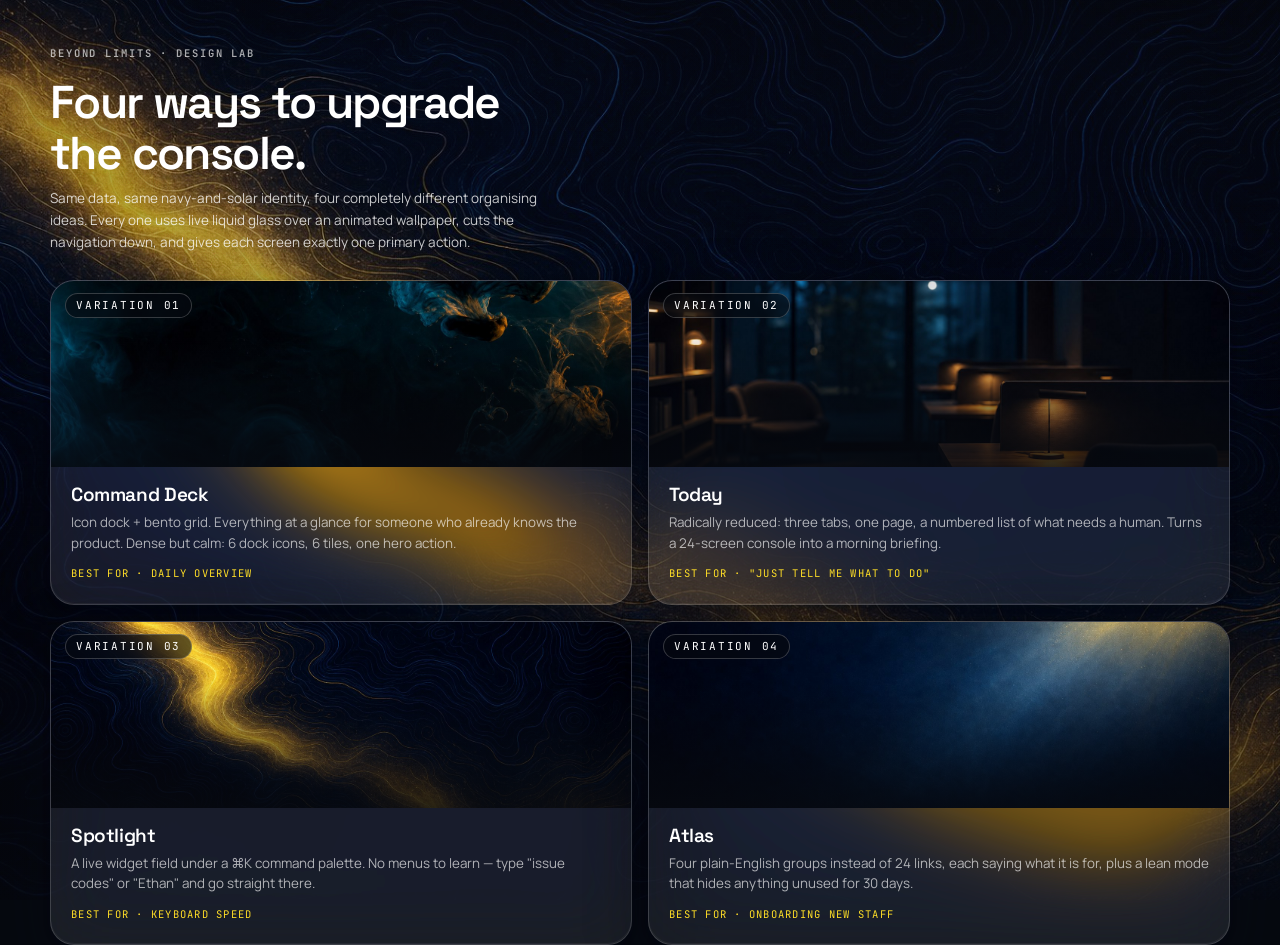
==== index.html @ 6117339a "Beyond Limits design lab: 4 UI variations" ====
<!DOCTYPE html><html lang="en"><head><meta charset="utf-8"><meta name="viewport" content="width=device-width,initial-scale=1">
<title>Beyond Limits — 4 UI variations</title><link rel="stylesheet" href="lab.css">
<style>
body{display:grid;place-items:center;min-height:100vh;padding:40px 20px}
.wrap{position:relative;z-index:10;width:min(1180px,94vw)}
h1{font-size:clamp(28px,3.6vw,46px);letter-spacing:-.035em;margin:14px 0 10px}
.cards{display:grid;grid-template-columns:repeat(2,1fr);gap:16px;margin-top:26px}
@media(max-width:820px){.cards{grid-template-columns:1fr}}
.card{display:block;padding:0;overflow:hidden;border-radius:24px;transition:transform .28s cubic-bezier(.2,.8,.25,1),box-shadow .28s}
.card:hover{transform:translateY(-5px)}
.card .shot{height:186px;background-size:cover;background-position:center;position:relative}
.card .shot::after{content:"";position:absolute;inset:0;background:linear-gradient(180deg,transparent 30%,rgba(6,9,15,.85))}
.card .meta{padding:18px 20px 20px}
.card h3{font-size:19px;margin-bottom:6px}
.card p{margin:0;font-size:13.4px;color:var(--ink-3);line-height:1.55}
.card .num{position:absolute;top:12px;left:14px;z-index:2;font-family:var(--f-m);font-size:11px;letter-spacing:.16em;background:rgba(6,9,15,.6);border:1px solid rgba(255,255,255,.2);border-radius:100px;padding:3px 10px;backdrop-filter:blur(8px)}
.tag{display:inline-block;margin-top:12px;font-family:var(--f-m);font-size:10.5px;letter-spacing:.12em;text-transform:uppercase;color:var(--solar)}
</style></head><body>
<div class="wall"><img src="walls/v4.jpg" alt=""><div class="scrim"></div><div class="grain"></div></div>
<div class="wrap">
  <span class="eyebrow">Beyond Limits · design lab</span>
  <h1>Four ways to upgrade<br>the console.</h1>
  <p class="tsm" style="color:rgba(255,255,255,.78);max-width:64ch;margin:0">Same data, same navy-and-solar identity, four completely different organising ideas. Every one uses live liquid glass over an animated wallpaper, cuts the navigation down, and gives each screen exactly one primary action.</p>
  <div class="cards">
    <a class="card glass lit" href="v1-command-deck.html">
      <div class="shot" style="background-image:url('walls/v2.jpg')"><span class="num">VARIATION 01</span></div>
      <div class="meta"><h3>Command Deck</h3>
        <p>Icon dock + bento grid. Everything at a glance for someone who already knows the product. Dense but calm: 6 dock icons, 6 tiles, one hero action.</p>
        <span class="tag">Best for · daily overview</span></div></a>
    <a class="card glass lit" href="v2-today.html">
      <div class="shot" style="background-image:url('walls/v3.jpg')"><span class="num">VARIATION 02</span></div>
      <div class="meta"><h3>Today</h3>
        <p>Radically reduced: three tabs, one page, a numbered list of what needs a human. Turns a 24-screen console into a morning briefing.</p>
        <span class="tag">Best for · "just tell me what to do"</span></div></a>
    <a class="card glass lit" href="v3-spotlight.html">
      <div class="shot" style="background-image:url('walls/v4.jpg')"><span class="num">VARIATION 03</span></div>
      <div class="meta"><h3>Spotlight</h3>
        <p>A live widget field under a ⌘K command palette. No menus to learn — type "issue codes" or "Ethan" and go straight there.</p>
        <span class="tag">Best for · keyboard speed</span></div></a>
    <a class="card glass lit" href="v4-atlas.html">
      <div class="shot" style="background-image:url('walls/v1.jpg')"><span class="num">VARIATION 04</span></div>
      <div class="meta"><h3>Atlas</h3>
        <p>Four plain-English groups instead of 24 links, each saying what it is for, plus a lean mode that hides anything unused for 30 days.</p>
        <span class="tag">Best for · onboarding new staff</span></div></a>
  </div>
</div>
</body></html>
---- lab.css ----
@import url('https://fonts.googleapis.com/css2?family=Space+Grotesk:wght@400..700&family=Manrope:wght@300..800&family=JetBrains+Mono:wght@400..700&display=swap');
:root{
  --navy:#183868; --navy-deep:#0B1A33; --solar:#FEDE27; --solar-deep:#E8B400;
  --teal:#0E8C8C; --violet:#6C4BD6; --green:#159A63; --amber:#DE8C00; --red:#D93A2B;
  --g-fill: rgba(255,255,255,.085); --g-fill-2: rgba(255,255,255,.055);
  --g-stroke: rgba(255,255,255,.16); --g-blur: 34px;
  --g-shadow: 0 2px 6px rgba(4,10,22,.28), 0 24px 60px rgba(4,10,22,.42);
  --g-inner: inset 0 1px 0 rgba(255,255,255,.22), inset 0 -1px 0 rgba(255,255,255,.05);
  --ink-1:#fff; --ink-2:rgba(255,255,255,.86); --ink-3:rgba(255,255,255,.66); --ink-4:rgba(255,255,255,.5);
  --f-d:'Space Grotesk',system-ui,sans-serif; --f-b:'Manrope',system-ui,sans-serif; --f-m:'JetBrains Mono',ui-monospace,monospace;
  --r-sm:10px; --r-md:16px; --r-lg:22px; --r-xl:30px;
}
*{box-sizing:border-box} html,body{height:100%}
body{margin:0;background:#06090F;color:var(--ink-1);font-family:var(--f-b);font-size:15px;line-height:1.55;-webkit-font-smoothing:antialiased;overflow-x:hidden}
h1,h2,h3,h4{font-family:var(--f-d);margin:0;font-weight:600;letter-spacing:-.02em;line-height:1.1}
a{color:inherit;text-decoration:none}
.mono{font-family:var(--f-m);font-variant-ligatures:none}
.tnum{font-variant-numeric:tabular-nums}
.eyebrow{font-family:var(--f-m);font-size:10.5px;letter-spacing:.18em;text-transform:uppercase;font-weight:600;color:var(--ink-3)}
.txs{font-size:12.5px;line-height:1.6}.tsm{font-size:13.5px;line-height:1.62}.muted{color:var(--ink-3)}.muted2{color:var(--ink-4)}
.row{display:flex;align-items:center;gap:12px}.spacer{margin-left:auto}
.wall{position:fixed;inset:0;z-index:0;overflow:hidden;pointer-events:none;background:#06090F}
.wall img,.wall video{position:absolute;inset:-4%;width:108%;height:108%;object-fit:cover;animation:drift 44s ease-in-out infinite alternate;will-change:transform}
@keyframes drift{from{transform:scale(1.03) translate3d(-1.2%,-1%,0)}to{transform:scale(1.09) translate3d(1.4%,1.2%,0)}}
.wall .scrim{position:absolute;inset:0;background:radial-gradient(120% 90% at 78% 8%,rgba(11,26,51,.10),transparent 60%),linear-gradient(180deg,rgba(6,9,15,.42) 0%,rgba(6,9,15,.24) 42%,rgba(6,9,15,.66) 100%)}
.wall .scrim.heavy{background:linear-gradient(180deg,rgba(5,10,20,.64) 0%,rgba(5,10,20,.44) 45%,rgba(5,8,16,.76) 100%),radial-gradient(80% 60% at 70% 30%,rgba(24,56,104,.3),transparent 65%)}
.wall .grain{position:absolute;inset:0;opacity:.32;mix-blend-mode:overlay;background-image:url("data:image/svg+xml,%3Csvg xmlns='http://www.w3.org/2000/svg' width='140' height='140'%3E%3Cfilter id='n'%3E%3CfeTurbulence type='fractalNoise' baseFrequency='.9' numOctaves='3'/%3E%3C/filter%3E%3Crect width='140' height='140' filter='url(%23n)' opacity='.5'/%3E%3C/svg%3E")}
.glass{position:relative;isolation:isolate;background:var(--g-fill);border:1px solid var(--g-stroke);border-radius:var(--r-lg);
  backdrop-filter:blur(var(--g-blur)) saturate(185%) brightness(1.06);-webkit-backdrop-filter:blur(var(--g-blur)) saturate(185%) brightness(1.06);box-shadow:var(--g-shadow)}
/* diagonal specular sheen + a soft inner rim: the two cues that make glass read as glass */
.glass > .sheen{position:absolute;inset:0;border-radius:inherit;pointer-events:none;z-index:-1;
  background:linear-gradient(135deg,rgba(255,255,255,.11) 0%,rgba(255,255,255,.03) 26%,transparent 52%,rgba(255,255,255,.035) 100%)}
.glass:not(.nosheen)::after{content:"";position:absolute;inset:0;border-radius:inherit;pointer-events:none;
  box-shadow:inset 0 0 0 1px rgba(255,255,255,.06),inset 0 14px 34px -22px rgba(255,255,255,.5)}
.glass::before{content:"";position:absolute;inset:0;border-radius:inherit;box-shadow:var(--g-inner);pointer-events:none}
.glass.soft{background:var(--g-fill-2)}.glass.deep{background:rgba(10,18,32,.42)}.glass.pad{padding:20px}
.glass.lit::after{content:"";position:absolute;left:12%;right:12%;top:-1px;height:1px;border-radius:2px;background:linear-gradient(90deg,transparent,rgba(255,255,255,.55),transparent);pointer-events:none}
.free{text-shadow:0 2px 16px rgba(0,0,0,.72)}
.btn{display:inline-flex;align-items:center;justify-content:center;gap:8px;font-family:var(--f-b);font-weight:650;font-size:13.5px;padding:10px 16px;border-radius:12px;cursor:pointer;transition:transform .18s cubic-bezier(.2,.8,.25,1),background .2s,box-shadow .2s;background:rgba(255,255,255,.10);color:#fff;border:1px solid rgba(255,255,255,.16);backdrop-filter:blur(12px)}
.btn:hover{background:rgba(255,255,255,.17);transform:translateY(-1px)}
.btn:active{transform:translateY(0) scale(.985)}
.btn-solar{background:var(--solar);color:#1A1400;border-color:transparent;box-shadow:0 6px 22px rgba(254,222,39,.28)}
.btn-solar:hover{background:#FFE84F;box-shadow:0 10px 30px rgba(254,222,39,.36)}
.btn-ghost{background:transparent;border-color:rgba(255,255,255,.20)}
.btn-sm{padding:7px 12px;font-size:12.5px;border-radius:10px}.btn-lg{padding:14px 24px;font-size:15px;border-radius:14px}
.ic{width:17px;height:17px;stroke:currentColor;fill:none;stroke-width:1.8;stroke-linecap:round;stroke-linejoin:round;flex:none}
.ic-sm{width:14px;height:14px}.ic-lg{width:22px;height:22px}
.chip{display:inline-flex;align-items:center;gap:6px;font-size:11.5px;font-weight:650;padding:4px 10px;border-radius:100px;background:rgba(255,255,255,.10);border:1px solid rgba(255,255,255,.15);color:var(--ink-2);white-space:nowrap}
.chip-solar{background:rgba(254,222,39,.16);border-color:rgba(254,222,39,.34);color:#FFE874}
.chip-green{background:rgba(21,154,99,.18);border-color:rgba(21,154,99,.36);color:#5FE0A8}
.chip-amber{background:rgba(222,140,0,.18);border-color:rgba(222,140,0,.36);color:#F5BB5C}
.chip-red{background:rgba(217,58,43,.18);border-color:rgba(217,58,43,.38);color:#FF9086}
.chip-teal{background:rgba(14,140,140,.18);border-color:rgba(14,140,140,.36);color:#63DCDC}
.chip-violet{background:rgba(108,75,214,.20);border-color:rgba(108,75,214,.4);color:#BBA8FF}
.dot{width:7px;height:7px;border-radius:50%;background:currentColor;flex:none}
.dot.live{animation:pulse 2.2s ease-in-out infinite}
@keyframes pulse{0%,100%{opacity:1}50%{opacity:.45}}
.mono-code{font-family:var(--f-m);font-size:12.5px;font-weight:600;padding:3px 9px;border-radius:8px;background:rgba(255,255,255,.09);border:1px solid rgba(255,255,255,.14);color:#CFE0FF}
.mono-code.none{background:rgba(222,140,0,.16);border-color:rgba(222,140,0,.36);color:#F5BB5C}
.big{font-family:var(--f-d);font-weight:600;font-size:40px;line-height:1;letter-spacing:-.03em}
.mid{font-family:var(--f-d);font-weight:600;font-size:26px;line-height:1.05;letter-spacing:-.02em}
.meter{height:6px;border-radius:100px;background:rgba(255,255,255,.13);overflow:hidden}
.meter > i{display:block;height:100%;border-radius:100px;background:linear-gradient(90deg,#7FA3CE,#fff);width:0;transition:width 1.5s cubic-bezier(.2,.85,.25,1)}
.meter.solar>i{background:linear-gradient(90deg,var(--solar-deep),var(--solar))}
.meter.green>i{background:linear-gradient(90deg,#0E7A4E,#3FD48F)}
.meter.amber>i{background:linear-gradient(90deg,#A56500,#F5BB5C)}
.meter.thick{height:9px}
.rise{opacity:0;transform:translateY(14px) scale(.985)}
.rise.in{opacity:1;transform:none;transition:opacity .62s cubic-bezier(.2,.8,.25,1),transform .62s cubic-bezier(.2,.8,.25,1)}
@media (prefers-reduced-motion:reduce){*{animation:none!important;transition-duration:.01ms!important}}

/* sheen element fallback for pages that inject it */
.sheen{position:absolute;inset:0;border-radius:inherit;pointer-events:none;z-index:-1;
  background:linear-gradient(135deg,rgba(255,255,255,.11) 0%,rgba(255,255,255,.03) 26%,transparent 52%,rgba(255,255,255,.035) 100%)}
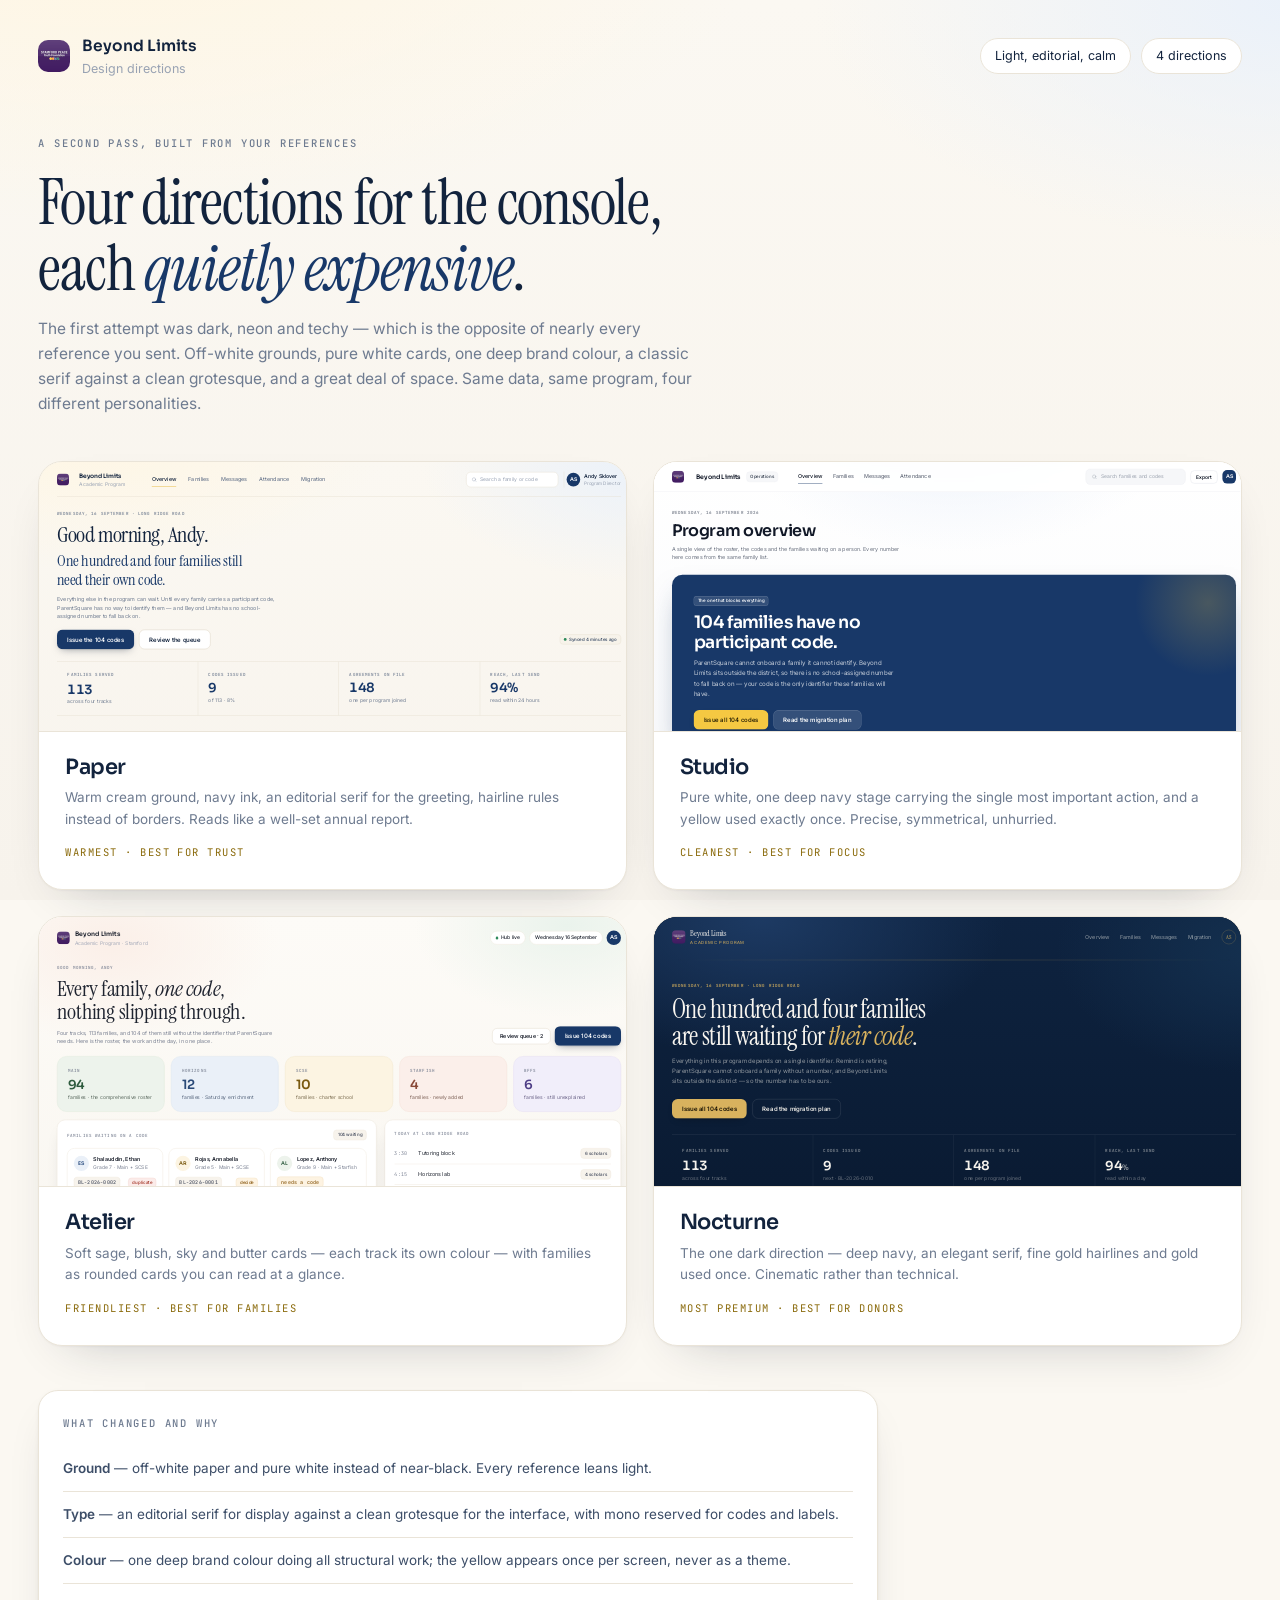
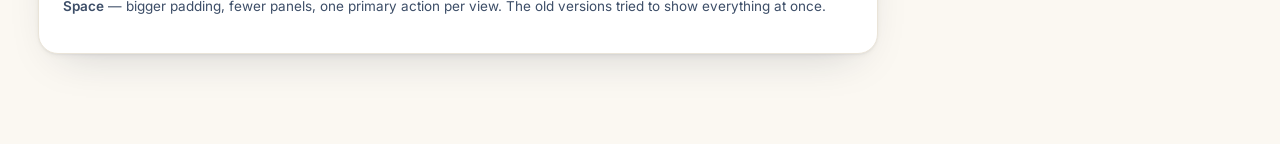
==== commit 5319eb53: "rebuild: four light editorial directions (Paper, Studio, Atelier, Nocturne) replacing the dark set" ====
--- a/index.html
+++ b/index.html
@@ -1,47 +1,70 @@
 <!DOCTYPE html><html lang="en"><head><meta charset="utf-8"><meta name="viewport" content="width=device-width,initial-scale=1">
-<title>Beyond Limits — 4 UI variations</title><link rel="stylesheet" href="lab.css">
+<title>Beyond Limits — four directions</title><link rel="stylesheet" href="dl.css">
 <style>
-body{display:grid;place-items:center;min-height:100vh;padding:40px 20px}
-.wrap{position:relative;z-index:10;width:min(1180px,94vw)}
-h1{font-size:clamp(28px,3.6vw,46px);letter-spacing:-.035em;margin:14px 0 10px}
-.cards{display:grid;grid-template-columns:repeat(2,1fr);gap:16px;margin-top:26px}
-@media(max-width:820px){.cards{grid-template-columns:1fr}}
-.card{display:block;padding:0;overflow:hidden;border-radius:24px;transition:transform .28s cubic-bezier(.2,.8,.25,1),box-shadow .28s}
-.card:hover{transform:translateY(-5px)}
-.card .shot{height:186px;background-size:cover;background-position:center;position:relative}
-.card .shot::after{content:"";position:absolute;inset:0;background:linear-gradient(180deg,transparent 30%,rgba(6,9,15,.85))}
-.card .meta{padding:18px 20px 20px}
-.card h3{font-size:19px;margin-bottom:6px}
-.card p{margin:0;font-size:13.4px;color:var(--ink-3);line-height:1.55}
-.card .num{position:absolute;top:12px;left:14px;z-index:2;font-family:var(--f-m);font-size:11px;letter-spacing:.16em;background:rgba(6,9,15,.6);border:1px solid rgba(255,255,255,.2);border-radius:100px;padding:3px 10px;backdrop-filter:blur(8px)}
-.tag{display:inline-block;margin-top:12px;font-family:var(--f-m);font-size:10.5px;letter-spacing:.12em;text-transform:uppercase;color:var(--solar)}
+:root{--bg:#FBF8F2;--card:#fff;--soft:#F6F3EC;--line:#EAE4D8;--line-2:#DCD4C4;--tint:#FBF8F2;
+  --ink:#12233D;--ink-2:#3D4E68;--ink-3:#6E7B90;--ink-4:#98A2B3;
+  --brand:#183868;--accent:#F0C63C;--accent-strong:#E0AE22;--accent-soft:#FDF6E1;--accent-line:#F0E2B4;--accent-ink:#2A2205;--accent-ink2:#8A6A0B}
+.hi{font-family:'Instrument Serif',serif;font-weight:400;font-size:clamp(36px,5vw,64px);line-height:1.03;letter-spacing:-.02em}
+.hi em{font-style:italic;color:var(--brand)}
+.grid{display:grid;grid-template-columns:1fr 1fr;gap:26px;margin-top:44px}
+@media(max-width:960px){.grid{grid-template-columns:1fr}}
+.tile{display:block;border-radius:24px;overflow:hidden;background:#fff;border:1px solid var(--line);
+  box-shadow:0 1px 2px rgba(20,32,54,.04),0 20px 50px -30px rgba(20,32,54,.3);transition:.3s cubic-bezier(.2,.8,.25,1)}
+.tile:hover{transform:translateY(-5px);box-shadow:0 3px 6px rgba(20,32,54,.05),0 40px 80px -34px rgba(20,32,54,.42)}
+.shot{position:relative;height:270px;overflow:hidden;border-bottom:1px solid var(--line);background:var(--soft)}
+.shot iframe{position:absolute;top:0;left:0;width:1500px;height:1100px;border:0;transform:scale(.4);transform-origin:0 0;pointer-events:none}
+.tile .meta{padding:24px 26px 26px}
+.tag{display:inline-block;margin-top:14px;font-family:'JetBrains Mono',monospace;font-size:10.5px;letter-spacing:.14em;text-transform:uppercase;color:var(--accent-ink2)}
+.pill{display:inline-flex;align-items:center;gap:7px;background:#fff;border:1px solid var(--line);border-radius:100px;padding:7px 14px;font-size:12.5px}
 </style></head><body>
-<div class="wall"><img src="walls/v4.jpg" alt=""><div class="scrim"></div><div class="grain"></div></div>
-<div class="wrap">
-  <span class="eyebrow">Beyond Limits · design lab</span>
-  <h1>Four ways to upgrade<br>the console.</h1>
-  <p class="tsm" style="color:rgba(255,255,255,.78);max-width:64ch;margin:0">Same data, same navy-and-solar identity, four completely different organising ideas. Every one uses live liquid glass over an animated wallpaper, cuts the navigation down, and gives each screen exactly one primary action.</p>
-  <div class="cards">
-    <a class="card glass lit" href="v1-command-deck.html">
-      <div class="shot" style="background-image:url('walls/v2.jpg')"><span class="num">VARIATION 01</span></div>
-      <div class="meta"><h3>Command Deck</h3>
-        <p>Icon dock + bento grid. Everything at a glance for someone who already knows the product. Dense but calm: 6 dock icons, 6 tiles, one hero action.</p>
-        <span class="tag">Best for · daily overview</span></div></a>
-    <a class="card glass lit" href="v2-today.html">
-      <div class="shot" style="background-image:url('walls/v3.jpg')"><span class="num">VARIATION 02</span></div>
-      <div class="meta"><h3>Today</h3>
-        <p>Radically reduced: three tabs, one page, a numbered list of what needs a human. Turns a 24-screen console into a morning briefing.</p>
-        <span class="tag">Best for · "just tell me what to do"</span></div></a>
-    <a class="card glass lit" href="v3-spotlight.html">
-      <div class="shot" style="background-image:url('walls/v4.jpg')"><span class="num">VARIATION 03</span></div>
-      <div class="meta"><h3>Spotlight</h3>
-        <p>A live widget field under a ⌘K command palette. No menus to learn — type "issue codes" or "Ethan" and go straight there.</p>
-        <span class="tag">Best for · keyboard speed</span></div></a>
-    <a class="card glass lit" href="v4-atlas.html">
-      <div class="shot" style="background-image:url('walls/v1.jpg')"><span class="num">VARIATION 04</span></div>
-      <div class="meta"><h3>Atlas</h3>
-        <p>Four plain-English groups instead of 24 links, each saying what it is for, plus a lean mode that hides anything unused for 30 days.</p>
-        <span class="tag">Best for · onboarding new staff</span></div></a>
+<div class="ground g-paper"></div>
+<div class="wrap" style="padding:34px 0 90px">
+  <header class="row">
+    <img src="brand/favicon.png" alt="" style="height:32px;width:32px;border-radius:10px" onerror="this.style.display='none'">
+    <div><div style="font-family:'Sora';font-weight:600;font-size:15.5px">Beyond Limits</div><div class="txs" style="color:var(--ink-4)">Design directions</div></div>
+    <div class="spacer row" style="gap:10px"><span class="pill">Light, editorial, calm</span><span class="pill">4 directions</span></div>
+  </header>
+  <section class="rise" style="margin-top:56px;max-width:830px">
+    <div class="eyebrow">A second pass, built from your references</div>
+    <h1 class="hi" style="margin:18px 0 16px">Four directions for the console,<br>each <em>quietly expensive</em>.</h1>
+    <p class="tsm" style="color:var(--ink-3);font-size:15.5px;max-width:66ch">The first attempt was dark, neon and techy — which is the opposite of nearly every reference you sent. Off-white grounds, pure white cards, one deep brand colour, a classic serif against a clean grotesque, and a great deal of space. Same data, same program, four different personalities.</p>
+  </section>
+  <div class="grid">
+    <a class="tile rise" href="v1-paper.html">
+      <div class="shot"><iframe src="v1-paper.html" loading="lazy" scrolling="no"></iframe></div>
+      <div class="meta"><h3 style="font-size:21px">Paper</h3>
+        <p class="tsm" style="color:var(--ink-3);margin-top:8px">Warm cream ground, navy ink, an editorial serif for the greeting, hairline rules instead of borders. Reads like a well-set annual report.</p>
+        <span class="tag">Warmest · best for trust</span></div></a>
+    <a class="tile rise" href="v2-studio.html">
+      <div class="shot"><iframe src="v2-studio.html" loading="lazy" scrolling="no"></iframe></div>
+      <div class="meta"><h3 style="font-size:21px">Studio</h3>
+        <p class="tsm" style="color:var(--ink-3);margin-top:8px">Pure white, one deep navy stage carrying the single most important action, and a yellow used exactly once. Precise, symmetrical, unhurried.</p>
+        <span class="tag">Cleanest · best for focus</span></div></a>
+    <a class="tile rise" href="v3-atelier.html">
+      <div class="shot"><iframe src="v3-atelier.html" loading="lazy" scrolling="no"></iframe></div>
+      <div class="meta"><h3 style="font-size:21px">Atelier</h3>
+        <p class="tsm" style="color:var(--ink-3);margin-top:8px">Soft sage, blush, sky and butter cards — each track its own colour — with families as rounded cards you can read at a glance.</p>
+        <span class="tag">Friendliest · best for families</span></div></a>
+    <a class="tile rise" href="v4-nocturne.html">
+      <div class="shot" style="background:#0A1B33"><iframe src="v4-nocturne.html" loading="lazy" scrolling="no"></iframe></div>
+      <div class="meta"><h3 style="font-size:21px">Nocturne</h3>
+        <p class="tsm" style="color:var(--ink-3);margin-top:8px">The one dark direction — deep navy, an elegant serif, fine gold hairlines and gold used once. Cinematic rather than technical.</p>
+        <span class="tag">Most premium · best for donors</span></div></a>
+  </div>
+  <div class="rise" style="margin-top:44px" class="row">
+    <div class="card pad" style="max-width:840px">
+      <div class="eyebrow">What changed and why</div>
+      <div class="tsm" style="color:var(--ink-2);margin-top:14px;line-height:1.85">
+        <div style="padding:10px 0;border-bottom:1px solid var(--line)"><b style="font-weight:600">Ground</b> — off-white paper and pure white instead of near-black. Every reference leans light.</div>
+        <div style="padding:10px 0;border-bottom:1px solid var(--line)"><b style="font-weight:600">Type</b> — an editorial serif for display against a clean grotesque for the interface, with mono reserved for codes and labels.</div>
+        <div style="padding:10px 0;border-bottom:1px solid var(--line)"><b style="font-weight:600">Colour</b> — one deep brand colour doing all structural work; the yellow appears once per screen, never as a theme.</div>
+        <div style="padding:10px 0"><b style="font-weight:600">Space</b> — bigger padding, fewer panels, one primary action per view. The old versions tried to show everything at once.</div>
+      </div>
+    </div>
   </div>
 </div>
-</body></html>
+<script>
+const io=new IntersectionObserver(es=>es.forEach(e=>{if(e.isIntersecting){e.target.classList.add('in');io.unobserve(e.target);}}),{threshold:.04});
+document.querySelectorAll('.rise').forEach((el,i)=>{el.style.transitionDelay=(i*60)+'ms';io.observe(el);});
+setTimeout(()=>document.querySelectorAll('.rise:not(.in)').forEach(e=>e.classList.add('in')),1500);
+</script></body></html>
--- a/dl.css
+++ b/dl.css
@@ -0,0 +1,103 @@
+
+@import url('https://fonts.googleapis.com/css2?family=Sora:wght@300..700&family=Inter:wght@300..700&family=Instrument+Serif:ital@0;1&family=JetBrains+Mono:wght@400..600&display=swap');
+*,*::before,*::after{box-sizing:border-box}
+html{-webkit-text-size-adjust:100%}
+body{margin:0;font-family:'Inter',system-ui,sans-serif;font-size:15px;line-height:1.6;color:var(--ink);
+  background:var(--bg);-webkit-font-smoothing:antialiased;text-rendering:optimizeLegibility}
+h1,h2,h3,h4{margin:0;font-family:'Sora',system-ui,sans-serif;font-weight:600;letter-spacing:-.025em;line-height:1.12;color:var(--ink)}
+.serif{font-family:'Instrument Serif',Georgia,serif;font-weight:400;letter-spacing:-.01em}
+.mono{font-family:'JetBrains Mono',ui-monospace,monospace;font-variant-ligatures:none}
+a{color:inherit;text-decoration:none}
+p{margin:0}
+.eyebrow{font-family:'JetBrains Mono',monospace;font-size:10.5px;letter-spacing:.17em;text-transform:uppercase;font-weight:500;color:var(--ink-3)}
+.muted{color:var(--ink-3)}.muted2{color:var(--ink-4)}
+.txs{font-size:12.5px;line-height:1.6}.tsm{font-size:13.5px;line-height:1.6}
+.row{display:flex;align-items:center;gap:12px}.col{display:flex;flex-direction:column}
+.spacer{margin-left:auto}
+.tnum{font-variant-numeric:tabular-nums}
+.wrap{width:min(1420px,94vw);margin-inline:auto}
+
+/* ---------------------------------------------------------------- surfaces */
+.card{background:var(--card);border:1px solid var(--line);border-radius:20px;
+  box-shadow:0 1px 2px rgba(20,32,54,.05),0 2px 6px rgba(20,32,54,.04),0 18px 44px -22px rgba(20,32,54,.22);transition:box-shadow .3s ease,transform .3s ease,border-color .3s ease}
+.card.lift:hover{transform:translateY(-3px);box-shadow:0 2px 4px rgba(20,32,54,.05),0 26px 60px -22px rgba(20,32,54,.26);border-color:var(--line-2);transition-duration:.18s}
+.card.pad{padding:24px}
+.card.tint{background:var(--tint);border-color:transparent}
+.soft{background:var(--soft);border:1px solid var(--line);border-radius:16px}
+.rule{height:1px;background:var(--line);border:0;margin:0}
+.inset{background:var(--soft);border-radius:16px;padding:16px}
+
+/* ------------------------------------------------------------------ buttons */
+.btn{display:inline-flex;align-items:center;justify-content:center;gap:8px;font-family:'Inter',sans-serif;font-weight:560;font-size:13.5px;
+  padding:11px 18px;border-radius:12px;border:1px solid transparent;cursor:pointer;transition:.18s cubic-bezier(.2,.8,.25,1);white-space:nowrap}
+.btn:active{transform:translateY(1px) scale(.99)}
+.btn-primary{background:var(--brand);color:#fff;box-shadow:0 1px 2px rgba(20,32,54,.14),0 8px 22px -10px rgba(20,32,54,.5)}
+.btn-primary:hover{filter:brightness(1.08);transform:translateY(-1px)}
+.btn-accent{background:var(--accent);color:var(--accent-ink);box-shadow:0 8px 22px -12px var(--accent-shadow,rgba(0,0,0,.4))}
+.btn-accent:hover{filter:brightness(1.05);transform:translateY(-1px)}
+.btn-ghost{background:var(--card);border-color:var(--line-2);color:var(--ink)}
+.btn-ghost:hover{border-color:var(--ink-3);background:#fff}
+.btn-quiet{background:transparent;border-color:transparent;color:var(--ink-3);padding:9px 12px}
+.btn-quiet:hover{background:var(--soft);color:var(--ink)}
+.btn-sm{padding:8px 13px;font-size:12.5px;border-radius:10px}
+.btn-lg{padding:14px 24px;font-size:15px;border-radius:14px}
+.ic{width:17px;height:17px;flex:none;stroke:currentColor;fill:none;stroke-width:1.7;stroke-linecap:round;stroke-linejoin:round}
+.ic-sm{width:14px;height:14px}.ic-lg{width:21px;height:21px}
+
+/* -------------------------------------------------------------------- chips */
+.chip{display:inline-flex;align-items:center;gap:6px;font-size:11px;font-weight:550;letter-spacing:.01em;padding:3px 9px;border-radius:8px;
+  background:var(--soft);border:1px solid var(--line);color:var(--ink-2);white-space:nowrap}
+.chip-accent{background:var(--accent-soft);border-color:var(--accent-line);color:var(--accent-ink2)}
+.chip-green{background:#EAF5EE;border-color:#CFE5D6;color:#1E6B45}
+.chip-amber{background:#FDF3E2;border-color:#F2DFBB;color:#8A5A12}
+.chip-red{background:#FBECEA;border-color:#F3D2CD;color:#A6382B}
+.chip-blue{background:#EDF2FA;border-color:#D6E1F2;color:#274B7E}
+.dot{width:6.5px;height:6.5px;border-radius:50%;background:currentColor;flex:none}
+.dot.live{animation:breathe 2.6s ease-in-out infinite}
+@keyframes breathe{0%,100%{opacity:1;transform:scale(1)}50%{opacity:.45;transform:scale(.82)}}
+
+/* ------------------------------------------------------------------- tokens */
+.code{font-family:'JetBrains Mono',monospace;font-size:12.5px;font-weight:500;padding:3px 9px;border-radius:8px;
+  background:var(--soft);border:1px solid var(--line);color:var(--ink-2)}
+.code.none{background:#FDF3E2;border-color:#F2DFBB;color:#8A5A12}
+.num{font-family:'Sora',sans-serif;font-weight:600;letter-spacing:-.03em;line-height:1}
+.num-xl{font-size:44px}.num-lg{font-size:32px}.num-md{font-size:24px}
+
+/* -------------------------------------------------------------------- meter */
+.meter{height:6px;border-radius:100px;background:var(--line);overflow:hidden}
+.meter>i{display:block;height:100%;border-radius:100px;background:var(--brand);width:0;transition:width 1.4s cubic-bezier(.2,.85,.25,1)}
+.meter.accent>i{background:var(--accent-strong)}
+.meter.green>i{background:#2E8A5B}
+.meter.thick{height:10px;border-radius:100px}
+
+/* ------------------------------------------------------------------- tables */
+.tbl{width:100%;border-collapse:collapse;font-size:13.5px}
+.tbl th{text-align:left;font-family:'JetBrains Mono',monospace;font-size:10px;letter-spacing:.15em;text-transform:uppercase;
+  color:var(--ink-4);font-weight:500;padding:0 16px 12px;border-bottom:1px solid var(--line)}
+.tbl td{padding:15px 16px;border-bottom:1px solid var(--line);vertical-align:middle}
+.tbl tbody tr{transition:background .16s}.tbl tbody tr:hover{background:var(--soft)}
+.tbl tbody tr:last-child td{border-bottom:0}
+
+/* ------------------------------------------------------------------- reveal */
+.rise{opacity:0;transform:translateY(12px)}
+.rise.in{opacity:1;transform:none;transition:opacity .6s cubic-bezier(.2,.8,.25,1),transform .6s cubic-bezier(.2,.8,.25,1)}
+@media (prefers-reduced-motion:reduce){*{animation:none!important;transition-duration:.01ms!important}}
+
+/* ---- calm, light grounds (no dark wallpapers any more) ---- */
+.ground{position:fixed;inset:0;z-index:-1;pointer-events:none}
+.g-paper{background:
+  radial-gradient(90% 60% at 8% -10%, #FFF6E2 0%, transparent 58%),
+  radial-gradient(70% 50% at 102% 0%, #EAF1FA 0%, transparent 55%),
+  linear-gradient(180deg,#FBF8F2 0%,#F7F3EC 100%)}
+.g-studio{background:
+  radial-gradient(60% 44% at 50% -6%, #EEF3FB 0%, transparent 60%),
+  linear-gradient(180deg,#FFFFFF 0%,#F7F8FA 100%)}
+.g-atelier{background:
+  radial-gradient(46% 38% at 12% 6%, #FBEFE8 0%, transparent 60%),
+  radial-gradient(44% 36% at 88% 2%, #EAF3EC 0%, transparent 58%),
+  radial-gradient(50% 40% at 60% 100%, #F1EEFA 0%, transparent 62%),
+  linear-gradient(180deg,#FDFBF7 0%,#F8F5EF 100%)}
+.g-nocturne{background:
+  radial-gradient(70% 55% at 18% 0%, #1D3A63 0%, transparent 58%),
+  radial-gradient(60% 50% at 100% 8%, #14304F 0%, transparent 55%),
+  linear-gradient(180deg,#0E2340 0%,#0A1B33 60%,#08182D 100%)}
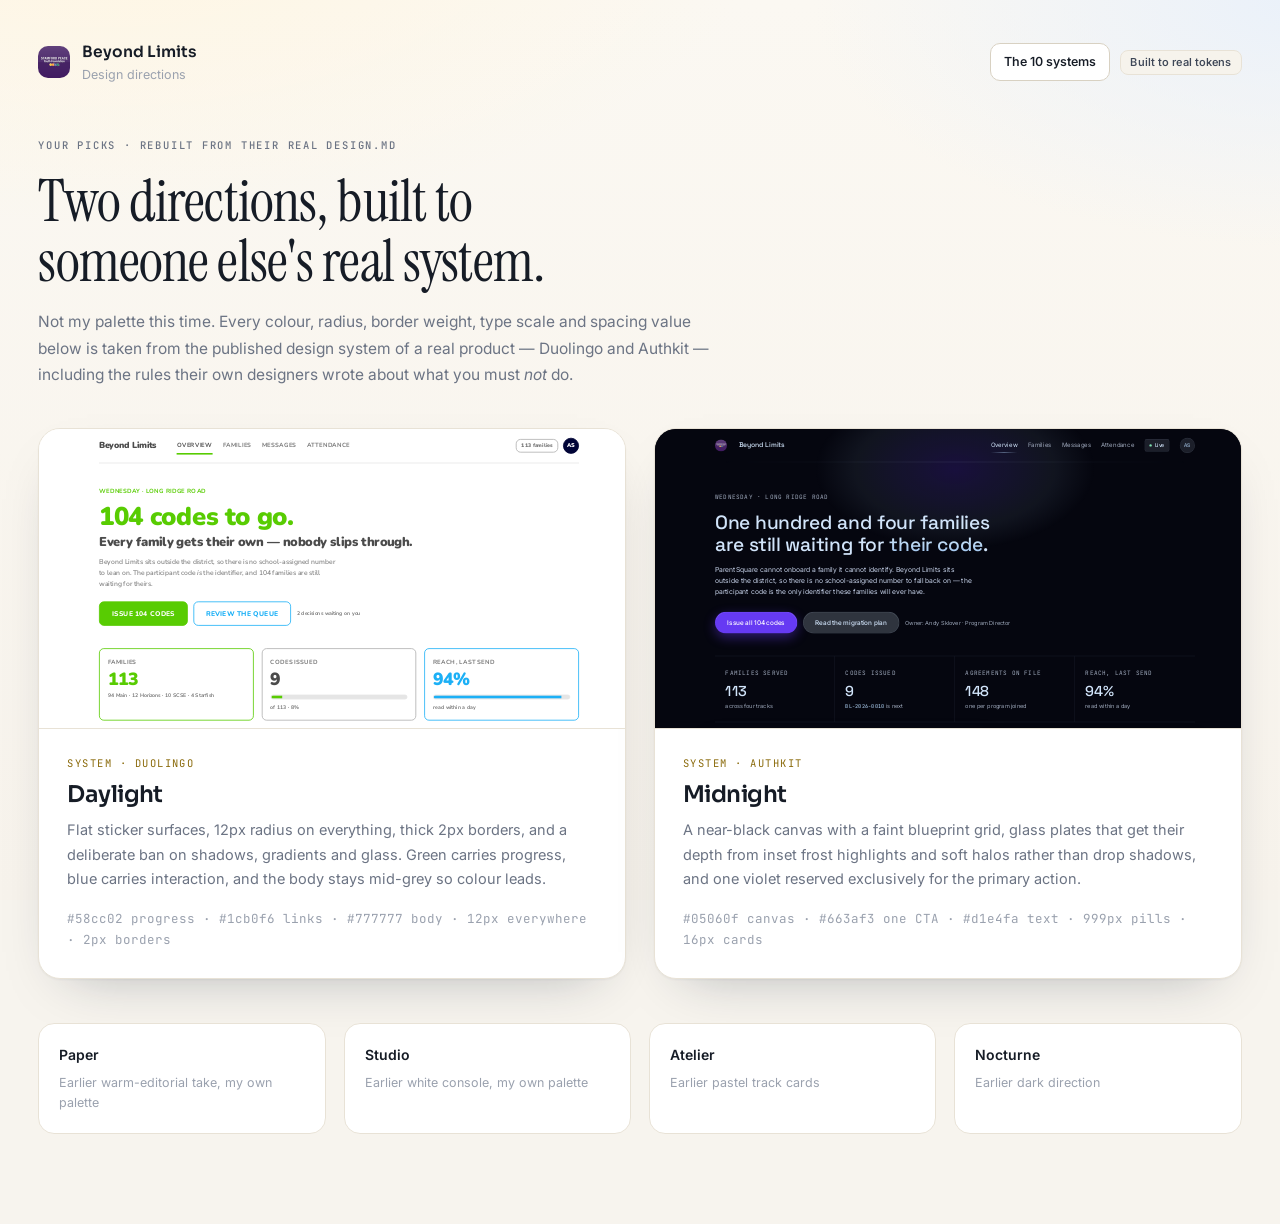
==== commit 02ed04b3: "two directions built to real design systems: Duolingo (Daylight) and Authkit (Midnight)" ====
--- a/index.html
+++ b/index.html
@@ -1,70 +1,59 @@
 <!DOCTYPE html><html lang="en"><head><meta charset="utf-8"><meta name="viewport" content="width=device-width,initial-scale=1">
-<title>Beyond Limits — four directions</title><link rel="stylesheet" href="dl.css">
+<title>Beyond Limits — built to real design systems</title><link rel="stylesheet" href="dl.css">
 <style>
-:root{--bg:#FBF8F2;--card:#fff;--soft:#F6F3EC;--line:#EAE4D8;--line-2:#DCD4C4;--tint:#FBF8F2;
-  --ink:#12233D;--ink-2:#3D4E68;--ink-3:#6E7B90;--ink-4:#98A2B3;
-  --brand:#183868;--accent:#F0C63C;--accent-strong:#E0AE22;--accent-soft:#FDF6E1;--accent-line:#F0E2B4;--accent-ink:#2A2205;--accent-ink2:#8A6A0B}
-.hi{font-family:'Instrument Serif',serif;font-weight:400;font-size:clamp(36px,5vw,64px);line-height:1.03;letter-spacing:-.02em}
-.hi em{font-style:italic;color:var(--brand)}
-.grid{display:grid;grid-template-columns:1fr 1fr;gap:26px;margin-top:44px}
+:root{--bg:#F7F4EE;--card:#fff;--soft:#F6F3EC;--line:#E8E2D6;--line-2:#D8D1C2;--tint:#F6F3EC;
+ --ink:#161C26;--ink-2:#3E4757;--ink-3:#6C7484;--ink-4:#9AA1AE;--brand:#183868;--accent:#E8B84B;--accent-strong:#D9A32C;--accent-soft:#FDF4E1;--accent-line:#F0E0BC;--accent-ink:#2A2205;--accent-ink2:#8A6A0B}
+.hi{font-family:'Instrument Serif',serif;font-weight:400;font-size:clamp(34px,4.6vw,58px);line-height:1.05;letter-spacing:-.015em}
+.grid{display:grid;grid-template-columns:1fr 1fr;gap:28px;margin-top:40px}
 @media(max-width:960px){.grid{grid-template-columns:1fr}}
-.tile{display:block;border-radius:24px;overflow:hidden;background:#fff;border:1px solid var(--line);
-  box-shadow:0 1px 2px rgba(20,32,54,.04),0 20px 50px -30px rgba(20,32,54,.3);transition:.3s cubic-bezier(.2,.8,.25,1)}
-.tile:hover{transform:translateY(-5px);box-shadow:0 3px 6px rgba(20,32,54,.05),0 40px 80px -34px rgba(20,32,54,.42)}
-.shot{position:relative;height:270px;overflow:hidden;border-bottom:1px solid var(--line);background:var(--soft)}
-.shot iframe{position:absolute;top:0;left:0;width:1500px;height:1100px;border:0;transform:scale(.4);transform-origin:0 0;pointer-events:none}
-.tile .meta{padding:24px 26px 26px}
-.tag{display:inline-block;margin-top:14px;font-family:'JetBrains Mono',monospace;font-size:10.5px;letter-spacing:.14em;text-transform:uppercase;color:var(--accent-ink2)}
-.pill{display:inline-flex;align-items:center;gap:7px;background:#fff;border:1px solid var(--line);border-radius:100px;padding:7px 14px;font-size:12.5px}
+.tile{display:block;border-radius:22px;overflow:hidden;background:#fff;border:1px solid var(--line);box-shadow:0 1px 2px rgba(20,32,54,.05),0 22px 54px -30px rgba(20,32,54,.34);transition:.3s cubic-bezier(.2,.8,.25,1)}
+.tile:hover{transform:translateY(-5px);box-shadow:0 3px 6px rgba(20,32,54,.06),0 42px 84px -34px rgba(20,32,54,.44)}
+.shot{position:relative;height:300px;overflow:hidden;border-bottom:1px solid var(--line);background:var(--soft)}
+.shot iframe{position:absolute;top:0;left:0;width:1500px;height:1180px;border:0;transform:scale(.4);transform-origin:0 0;pointer-events:none}
+.meta{padding:26px 28px 28px}
+.src{font-family:'JetBrains Mono',monospace;font-size:10.5px;letter-spacing:.14em;text-transform:uppercase;color:#8A6A0B}
+h3{font-size:23px;margin:10px 0 0}
+p{font-size:14.5px;color:var(--ink-3);line-height:1.7;margin:10px 0 0}
+.kv{margin-top:16px;font-size:12.5px;color:var(--ink-4);font-family:'JetBrains Mono',monospace;line-height:1.7}
+.minor{display:grid;grid-template-columns:repeat(4,1fr);gap:18px;margin-top:44px}
+@media(max-width:900px){.minor{grid-template-columns:1fr 1fr}}
+.minor a{padding:20px;border-radius:16px;background:#fff;border:1px solid var(--line);font-size:14px;font-weight:600;transition:.24s}
+.minor a:hover{transform:translateY(-3px)}
+.minor span{display:block;font-size:12.5px;color:var(--ink-4);font-weight:400;margin-top:6px}
 </style></head><body>
 <div class="ground g-paper"></div>
-<div class="wrap" style="padding:34px 0 90px">
+<div class="wrap" style="padding:40px 0 90px">
   <header class="row">
     <img src="brand/favicon.png" alt="" style="height:32px;width:32px;border-radius:10px" onerror="this.style.display='none'">
     <div><div style="font-family:'Sora';font-weight:600;font-size:15.5px">Beyond Limits</div><div class="txs" style="color:var(--ink-4)">Design directions</div></div>
-    <div class="spacer row" style="gap:10px"><span class="pill">Light, editorial, calm</span><span class="pill">4 directions</span></div>
+    <div class="spacer row" style="gap:10px">
+      <a class="btn btn-ghost btn-sm" href="systems.html">The 10 systems</a>
+      <span class="chip">Built to real tokens</span>
+    </div>
   </header>
-  <section class="rise" style="margin-top:56px;max-width:830px">
-    <div class="eyebrow">A second pass, built from your references</div>
-    <h1 class="hi" style="margin:18px 0 16px">Four directions for the console,<br>each <em>quietly expensive</em>.</h1>
-    <p class="tsm" style="color:var(--ink-3);font-size:15.5px;max-width:66ch">The first attempt was dark, neon and techy — which is the opposite of nearly every reference you sent. Off-white grounds, pure white cards, one deep brand colour, a classic serif against a clean grotesque, and a great deal of space. Same data, same program, four different personalities.</p>
+  <section style="margin-top:52px;max-width:840px">
+    <div class="eyebrow">Your picks · rebuilt from their real DESIGN.md</div>
+    <h1 class="hi" style="margin:18px 0 16px">Two directions, built to<br>someone else's real system.</h1>
+    <p style="font-size:15.5px;color:var(--ink-3);max-width:68ch;margin:0">Not my palette this time. Every colour, radius, border weight, type scale and spacing value below is taken from the published design system of a real product — Duolingo and Authkit — including the rules their own designers wrote about what you must <i>not</i> do.</p>
   </section>
   <div class="grid">
-    <a class="tile rise" href="v1-paper.html">
-      <div class="shot"><iframe src="v1-paper.html" loading="lazy" scrolling="no"></iframe></div>
-      <div class="meta"><h3 style="font-size:21px">Paper</h3>
-        <p class="tsm" style="color:var(--ink-3);margin-top:8px">Warm cream ground, navy ink, an editorial serif for the greeting, hairline rules instead of borders. Reads like a well-set annual report.</p>
-        <span class="tag">Warmest · best for trust</span></div></a>
-    <a class="tile rise" href="v2-studio.html">
-      <div class="shot"><iframe src="v2-studio.html" loading="lazy" scrolling="no"></iframe></div>
-      <div class="meta"><h3 style="font-size:21px">Studio</h3>
-        <p class="tsm" style="color:var(--ink-3);margin-top:8px">Pure white, one deep navy stage carrying the single most important action, and a yellow used exactly once. Precise, symmetrical, unhurried.</p>
-        <span class="tag">Cleanest · best for focus</span></div></a>
-    <a class="tile rise" href="v3-atelier.html">
-      <div class="shot"><iframe src="v3-atelier.html" loading="lazy" scrolling="no"></iframe></div>
-      <div class="meta"><h3 style="font-size:21px">Atelier</h3>
-        <p class="tsm" style="color:var(--ink-3);margin-top:8px">Soft sage, blush, sky and butter cards — each track its own colour — with families as rounded cards you can read at a glance.</p>
-        <span class="tag">Friendliest · best for families</span></div></a>
-    <a class="tile rise" href="v4-nocturne.html">
-      <div class="shot" style="background:#0A1B33"><iframe src="v4-nocturne.html" loading="lazy" scrolling="no"></iframe></div>
-      <div class="meta"><h3 style="font-size:21px">Nocturne</h3>
-        <p class="tsm" style="color:var(--ink-3);margin-top:8px">The one dark direction — deep navy, an elegant serif, fine gold hairlines and gold used once. Cinematic rather than technical.</p>
-        <span class="tag">Most premium · best for donors</span></div></a>
+    <a class="tile" href="dir-daylight.html">
+      <div class="shot"><iframe src="dir-daylight.html" loading="lazy" scrolling="no"></iframe></div>
+      <div class="meta"><div class="src">System · Duolingo</div>
+        <h3>Daylight</h3>
+        <p>Flat sticker surfaces, 12px radius on everything, thick 2px borders, and a deliberate ban on shadows, gradients and glass. Green carries progress, blue carries interaction, and the body stays mid-grey so colour leads.</p>
+        <div class="kv">#58cc02 progress · #1cb0f6 links · #777777 body · 12px everywhere · 2px borders</div></div></a>
+    <a class="tile" href="dir-midnight.html">
+      <div class="shot" style="background:#05060f"><iframe src="dir-midnight.html" loading="lazy" scrolling="no"></iframe></div>
+      <div class="meta"><div class="src">System · Authkit</div>
+        <h3>Midnight</h3>
+        <p>A near-black canvas with a faint blueprint grid, glass plates that get their depth from inset frost highlights and soft halos rather than drop shadows, and one violet reserved exclusively for the primary action.</p>
+        <div class="kv">#05060f canvas · #663af3 one CTA · #d1e4fa text · 999px pills · 16px cards</div></div></a>
   </div>
-  <div class="rise" style="margin-top:44px" class="row">
-    <div class="card pad" style="max-width:840px">
-      <div class="eyebrow">What changed and why</div>
-      <div class="tsm" style="color:var(--ink-2);margin-top:14px;line-height:1.85">
-        <div style="padding:10px 0;border-bottom:1px solid var(--line)"><b style="font-weight:600">Ground</b> — off-white paper and pure white instead of near-black. Every reference leans light.</div>
-        <div style="padding:10px 0;border-bottom:1px solid var(--line)"><b style="font-weight:600">Type</b> — an editorial serif for display against a clean grotesque for the interface, with mono reserved for codes and labels.</div>
-        <div style="padding:10px 0;border-bottom:1px solid var(--line)"><b style="font-weight:600">Colour</b> — one deep brand colour doing all structural work; the yellow appears once per screen, never as a theme.</div>
-        <div style="padding:10px 0"><b style="font-weight:600">Space</b> — bigger padding, fewer panels, one primary action per view. The old versions tried to show everything at once.</div>
-      </div>
-    </div>
+  <div class="minor">
+    <a href="v1-paper.html">Paper<span>Earlier warm-editorial take, my own palette</span></a>
+    <a href="v2-studio.html">Studio<span>Earlier white console, my own palette</span></a>
+    <a href="v3-atelier.html">Atelier<span>Earlier pastel track cards</span></a>
+    <a href="v4-nocturne.html">Nocturne<span>Earlier dark direction</span></a>
   </div>
-</div>
-<script>
-const io=new IntersectionObserver(es=>es.forEach(e=>{if(e.isIntersecting){e.target.classList.add('in');io.unobserve(e.target);}}),{threshold:.04});
-document.querySelectorAll('.rise').forEach((el,i)=>{el.style.transitionDelay=(i*60)+'ms';io.observe(el);});
-setTimeout(()=>document.querySelectorAll('.rise:not(.in)').forEach(e=>e.classList.add('in')),1500);
-</script></body></html>
+</div></body></html>
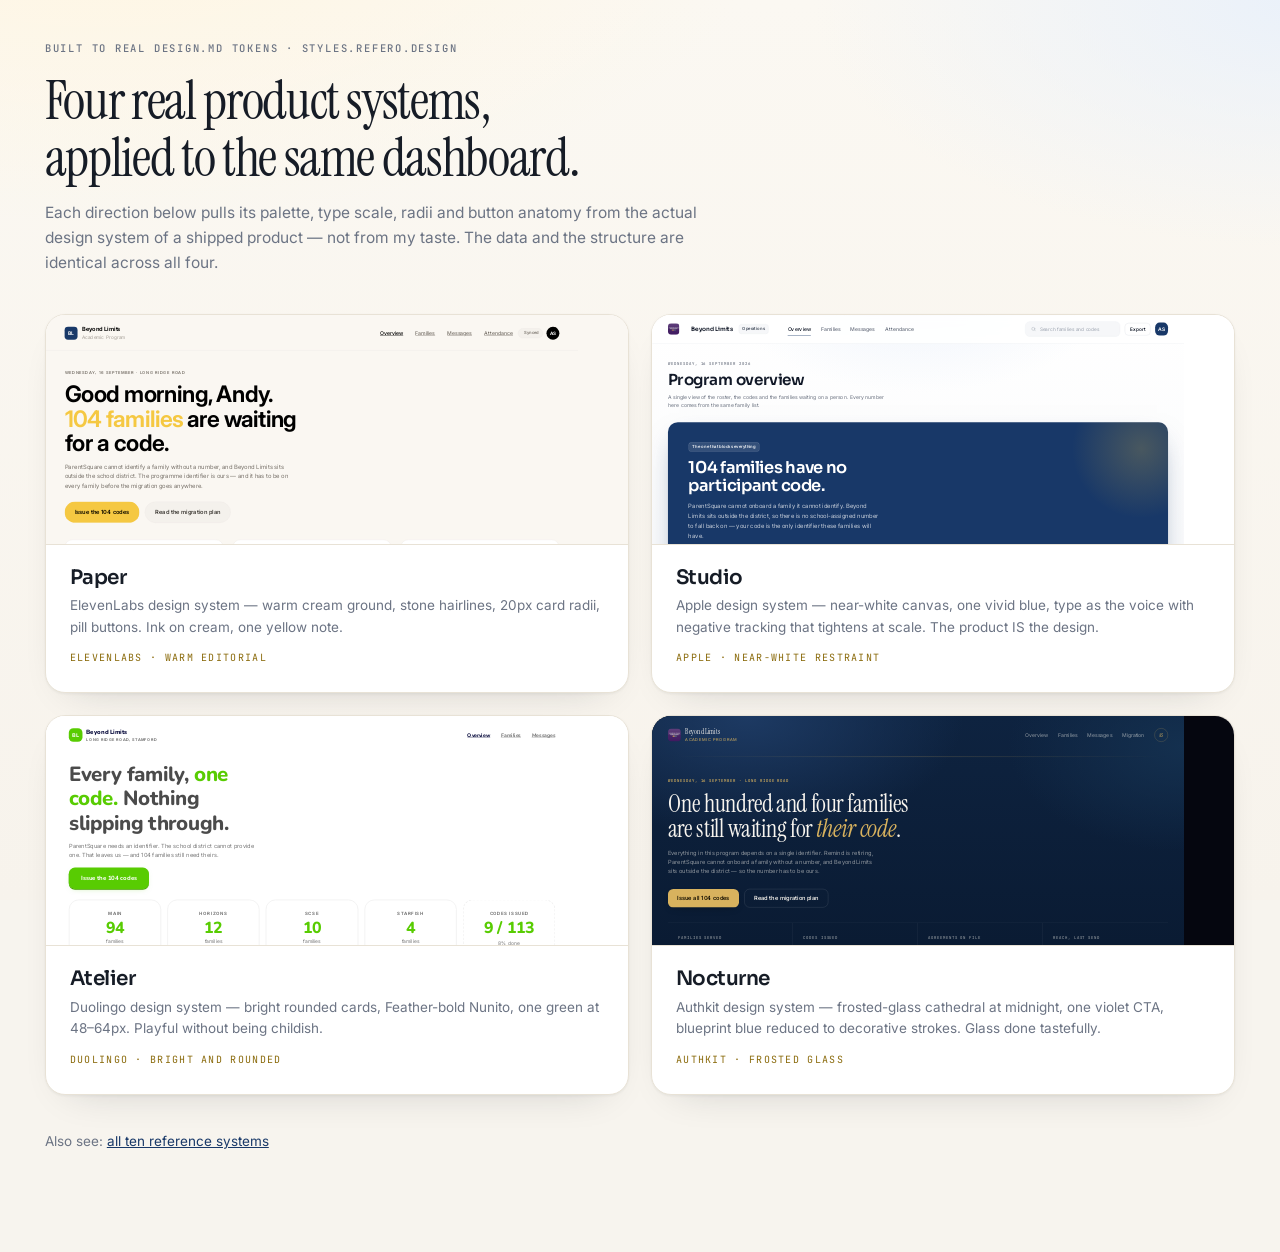
==== commit 1c313e57: "rebuild to real DESIGN.md tokens: Paper→ElevenLabs, Studio→Apple, Atelier→Duolingo, Nocturne→Authkit" ====
--- a/index.html
+++ b/index.html
@@ -1,59 +1,49 @@
 <!DOCTYPE html><html lang="en"><head><meta charset="utf-8"><meta name="viewport" content="width=device-width,initial-scale=1">
-<title>Beyond Limits — built to real design systems</title><link rel="stylesheet" href="dl.css">
+<title>Beyond Limits — four design systems</title><link rel="stylesheet" href="dl.css">
 <style>
 :root{--bg:#F7F4EE;--card:#fff;--soft:#F6F3EC;--line:#E8E2D6;--line-2:#D8D1C2;--tint:#F6F3EC;
  --ink:#161C26;--ink-2:#3E4757;--ink-3:#6C7484;--ink-4:#9AA1AE;--brand:#183868;--accent:#E8B84B;--accent-strong:#D9A32C;--accent-soft:#FDF4E1;--accent-line:#F0E0BC;--accent-ink:#2A2205;--accent-ink2:#8A6A0B}
-.hi{font-family:'Instrument Serif',serif;font-weight:400;font-size:clamp(34px,4.6vw,58px);line-height:1.05;letter-spacing:-.015em}
-.grid{display:grid;grid-template-columns:1fr 1fr;gap:28px;margin-top:40px}
-@media(max-width:960px){.grid{grid-template-columns:1fr}}
-.tile{display:block;border-radius:22px;overflow:hidden;background:#fff;border:1px solid var(--line);box-shadow:0 1px 2px rgba(20,32,54,.05),0 22px 54px -30px rgba(20,32,54,.34);transition:.3s cubic-bezier(.2,.8,.25,1)}
-.tile:hover{transform:translateY(-5px);box-shadow:0 3px 6px rgba(20,32,54,.06),0 42px 84px -34px rgba(20,32,54,.44)}
-.shot{position:relative;height:300px;overflow:hidden;border-bottom:1px solid var(--line);background:var(--soft)}
-.shot iframe{position:absolute;top:0;left:0;width:1500px;height:1180px;border:0;transform:scale(.4);transform-origin:0 0;pointer-events:none}
-.meta{padding:26px 28px 28px}
-.src{font-family:'JetBrains Mono',monospace;font-size:10.5px;letter-spacing:.14em;text-transform:uppercase;color:#8A6A0B}
-h3{font-size:23px;margin:10px 0 0}
-p{font-size:14.5px;color:var(--ink-3);line-height:1.7;margin:10px 0 0}
-.kv{margin-top:16px;font-size:12.5px;color:var(--ink-4);font-family:'JetBrains Mono',monospace;line-height:1.7}
-.minor{display:grid;grid-template-columns:repeat(4,1fr);gap:18px;margin-top:44px}
-@media(max-width:900px){.minor{grid-template-columns:1fr 1fr}}
-.minor a{padding:20px;border-radius:16px;background:#fff;border:1px solid var(--line);font-size:14px;font-weight:600;transition:.24s}
-.minor a:hover{transform:translateY(-3px)}
-.minor span{display:block;font-size:12.5px;color:var(--ink-4);font-weight:400;margin-top:6px}
+.wrap{width:min(1300px,93vw);margin:0 auto;padding:40px 0 100px}
+h1{font-family:'Instrument Serif',serif;font-weight:400;font-size:clamp(34px,4.4vw,54px);line-height:1.06;margin:16px 0 14px}
+.grid{display:grid;grid-template-columns:1fr 1fr;gap:22px;margin-top:38px}
+@media(max-width:940px){.grid{grid-template-columns:1fr}}
+.tile{display:block;border-radius:20px;overflow:hidden;background:#fff;border:1px solid var(--line);
+ box-shadow:0 1px 3px rgba(22,28,38,.06),0 16px 40px -26px rgba(22,28,38,.24);transition:.25s cubic-bezier(.2,.8,.25,1)}
+.tile:hover{transform:translateY(-4px);box-shadow:0 2px 6px rgba(22,28,38,.08),0 28px 60px -28px rgba(22,28,38,.36)}
+.shot{position:relative;height:230px;overflow:hidden;border-bottom:1px solid var(--line)}
+.shot iframe{position:absolute;top:0;left:0;width:1400px;height:1000px;border:0;transform:scale(.38);transform-origin:0 0;pointer-events:none}
+.tile .meta{padding:22px 24px 24px}
+.tag{display:inline-block;margin-top:12px;font-family:'JetBrains Mono',monospace;font-size:10px;letter-spacing:.13em;text-transform:uppercase;color:var(--accent-ink2)}
 </style></head><body>
 <div class="ground g-paper"></div>
-<div class="wrap" style="padding:40px 0 90px">
-  <header class="row">
-    <img src="brand/favicon.png" alt="" style="height:32px;width:32px;border-radius:10px" onerror="this.style.display='none'">
-    <div><div style="font-family:'Sora';font-weight:600;font-size:15.5px">Beyond Limits</div><div class="txs" style="color:var(--ink-4)">Design directions</div></div>
-    <div class="spacer row" style="gap:10px">
-      <a class="btn btn-ghost btn-sm" href="systems.html">The 10 systems</a>
-      <span class="chip">Built to real tokens</span>
-    </div>
-  </header>
-  <section style="margin-top:52px;max-width:840px">
-    <div class="eyebrow">Your picks · rebuilt from their real DESIGN.md</div>
-    <h1 class="hi" style="margin:18px 0 16px">Two directions, built to<br>someone else's real system.</h1>
-    <p style="font-size:15.5px;color:var(--ink-3);max-width:68ch;margin:0">Not my palette this time. Every colour, radius, border weight, type scale and spacing value below is taken from the published design system of a real product — Duolingo and Authkit — including the rules their own designers wrote about what you must <i>not</i> do.</p>
-  </section>
+<div class="wrap">
+  <div class="eyebrow">Built to real DESIGN.md tokens · styles.refero.design</div>
+  <h1>Four real product systems,<br>applied to the same dashboard.</h1>
+  <p style="font-size:15.5px;color:var(--ink-3);max-width:66ch;margin:0">Each direction below pulls its palette, type scale, radii and button anatomy from the actual design system of a shipped product — not from my taste. The data and the structure are identical across all four.</p>
   <div class="grid">
-    <a class="tile" href="dir-daylight.html">
-      <div class="shot"><iframe src="dir-daylight.html" loading="lazy" scrolling="no"></iframe></div>
-      <div class="meta"><div class="src">System · Duolingo</div>
-        <h3>Daylight</h3>
-        <p>Flat sticker surfaces, 12px radius on everything, thick 2px borders, and a deliberate ban on shadows, gradients and glass. Green carries progress, blue carries interaction, and the body stays mid-grey so colour leads.</p>
-        <div class="kv">#58cc02 progress · #1cb0f6 links · #777777 body · 12px everywhere · 2px borders</div></div></a>
-    <a class="tile" href="dir-midnight.html">
-      <div class="shot" style="background:#05060f"><iframe src="dir-midnight.html" loading="lazy" scrolling="no"></iframe></div>
-      <div class="meta"><div class="src">System · Authkit</div>
-        <h3>Midnight</h3>
-        <p>A near-black canvas with a faint blueprint grid, glass plates that get their depth from inset frost highlights and soft halos rather than drop shadows, and one violet reserved exclusively for the primary action.</p>
-        <div class="kv">#05060f canvas · #663af3 one CTA · #d1e4fa text · 999px pills · 16px cards</div></div></a>
+    <a class="tile" href="v1-paper.html">
+      <div class="shot" style="background:#faf7f2"><iframe src="v1-paper.html" loading="lazy" scrolling="no"></iframe></div>
+      <div class="meta"><h3 style="font-size:20px">Paper</h3>
+        <p class="tsm muted" style="margin-top:6px">ElevenLabs design system — warm cream ground, stone hairlines, 20px card radii, pill buttons. Ink on cream, one yellow note.</p>
+        <span class="tag">ElevenLabs · warm editorial</span></div></a>
+    <a class="tile" href="v2-studio.html">
+      <div class="shot" style="background:#fff"><iframe src="v2-studio.html" loading="lazy" scrolling="no"></iframe></div>
+      <div class="meta"><h3 style="font-size:20px">Studio</h3>
+        <p class="tsm muted" style="margin-top:6px">Apple design system — near-white canvas, one vivid blue, type as the voice with negative tracking that tightens at scale. The product IS the design.</p>
+        <span class="tag">Apple · near-white restraint</span></div></a>
+    <a class="tile" href="v3-atelier.html">
+      <div class="shot" style="background:#fff"><iframe src="v3-atelier.html" loading="lazy" scrolling="no"></iframe></div>
+      <div class="meta"><h3 style="font-size:20px">Atelier</h3>
+        <p class="tsm muted" style="margin-top:6px">Duolingo design system — bright rounded cards, Feather-bold Nunito, one green at 48–64px. Playful without being childish.</p>
+        <span class="tag">Duolingo · bright and rounded</span></div></a>
+    <a class="tile" href="v4-nocturne.html">
+      <div class="shot" style="background:#05060f"><iframe src="v4-nocturne.html" loading="lazy" scrolling="no"></iframe></div>
+      <div class="meta"><h3 style="font-size:20px">Nocturne</h3>
+        <p class="tsm muted" style="margin-top:6px">Authkit design system — frosted-glass cathedral at midnight, one violet CTA, blueprint blue reduced to decorative strokes. Glass done tastefully.</p>
+        <span class="tag">Authkit · frosted glass</span></div></a>
   </div>
-  <div class="minor">
-    <a href="v1-paper.html">Paper<span>Earlier warm-editorial take, my own palette</span></a>
-    <a href="v2-studio.html">Studio<span>Earlier white console, my own palette</span></a>
-    <a href="v3-atelier.html">Atelier<span>Earlier pastel track cards</span></a>
-    <a href="v4-nocturne.html">Nocturne<span>Earlier dark direction</span></a>
+  <div class="row" style="margin-top:36px">
+    <span class="tsm muted">Also see: <a href="systems.html" style="color:var(--brand);text-decoration:underline">all ten reference systems</a></span>
   </div>
-</div></body></html>
+</div>
+</body></html>
